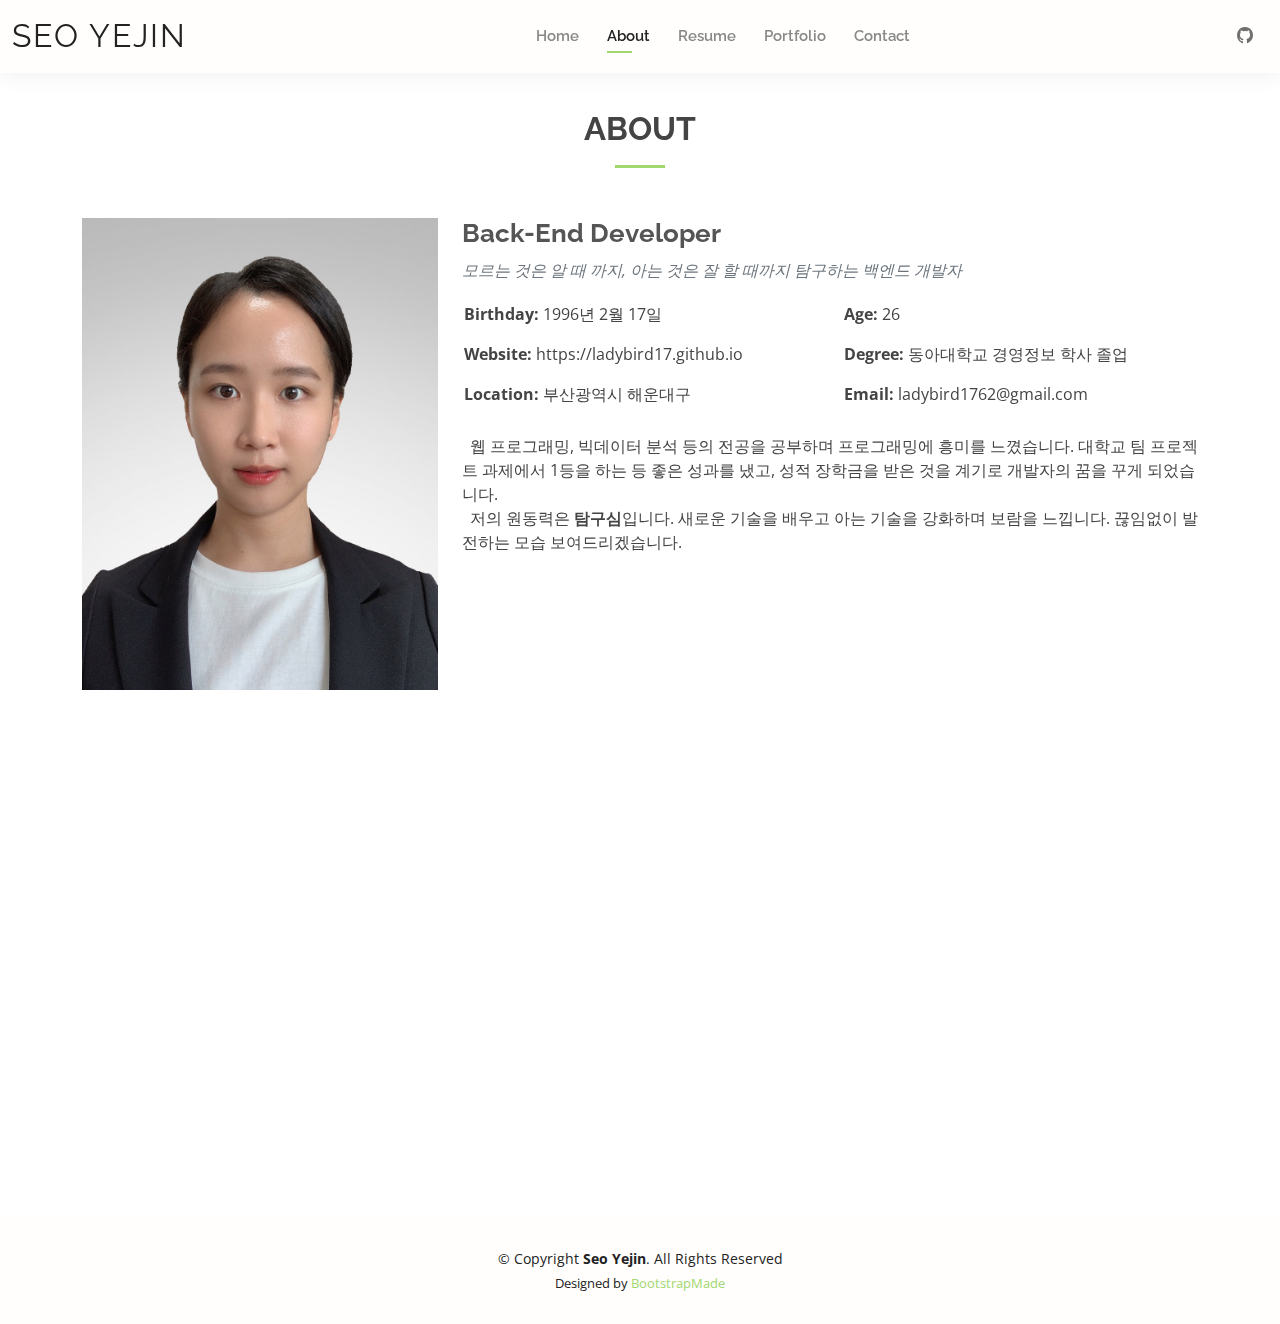
==== about.html @ d6935d3d "Add files via upload" ====
<!DOCTYPE html>
<html lang="ko">

<head>
  <meta charset="utf-8">
  <meta content="width=device-width, initial-scale=1.0" name="viewport">

  <title>About-YJ</title>
  <meta content="" name="description">
  <meta content="" name="keywords">

  <!-- Favicons -->
  <link href="assets/img/favicon.png" rel="icon">
  <link href="assets/img/apple-touch-icon.png" rel="apple-touch-icon">

  <!-- Google Fonts -->
  <link href="https://fonts.googleapis.com/css?family=Open+Sans:300,300i,400,400i,600,600i,700,700i|Raleway:300,300i,400,400i,500,500i,600,600i,700,700i|Poppins:300,300i,400,400i,500,500i,600,600i,700,700i" rel="stylesheet">

  <!-- Vendor CSS Files -->
  <link href="assets/vendor/aos/aos.css" rel="stylesheet">
  <link href="assets/vendor/bootstrap/css/bootstrap.min.css" rel="stylesheet">
  <link href="assets/vendor/bootstrap-icons/bootstrap-icons.css" rel="stylesheet">
  <link href="assets/vendor/boxicons/css/boxicons.min.css" rel="stylesheet">
  <link href="assets/vendor/glightbox/css/glightbox.min.css" rel="stylesheet">
  <link href="assets/vendor/swiper/swiper-bundle.min.css" rel="stylesheet">

  <!-- Template Main CSS File -->
  <link href="assets/css/style.css" rel="stylesheet">

  <!-- =======================================================
  * Template Name: Kelly - v4.1.0
  * Template URL: https://bootstrapmade.com/kelly-free-bootstrap-cv-resume-html-template/
  * Author: BootstrapMade.com
  * License: https://bootstrapmade.com/license/
  ======================================================== -->
</head>

<body>

  <!-- ======= Header ======= -->
  <header id="header" class="fixed-top">
    <div class="container-fluid d-flex justify-content-between align-items-center">

      <h1 class="logo me-auto me-lg-0"><a href="index.html">SEO YEJIN</a></h1>
      <!-- Uncomment below if you prefer to use an image logo -->
      <!-- <a href="index.html" class="logo"><img src="assets/img/logo.png" alt="" class="img-fluid"></a>-->

      <nav id="navbar" class="navbar order-last order-lg-0">
        <ul>
          <li><a href="index.html">Home</a></li>
          <li><a class="active" href="about.html">About</a></li>
          <li><a href="resume.html">Resume</a></li>
          <li><a href="portfolio.html">Portfolio</a></li>
          <li><a href="contact.html">Contact</a></li>
        </ul>
        <i class="bi bi-list mobile-nav-toggle"></i>
      </nav><!-- .navbar -->

      <div class="header-social-links">
        <a href="https://github.com/ladybird17" class="github"><i class="bi bi-github"></i></a>
      </div>

    </div>

  </header><!-- End Header -->

  <main id="main">

    <!-- ======= About Section ======= -->
    <section id="about" class="about">
      <div class="container" data-aos="fade-up">

        <div class="section-title">
          <h2>About</h2>
        </div>

        <div class="row">
          <div class="col-lg-4">
            <img src="assets/img/about.jpg" class="img-fluid" alt="">
          </div>
          <div class="col-lg-8 pt-4 pt-lg-0 content">
            <h3>Back-End Developer</h3>
            <p class="fst-italic text-muted">
              모르는 것은 알 때 까지, 아는 것은 잘 할 때까지 탐구하는 백엔드 개발자
            </p>
            <div class="row">
              <div class="col-lg-6">
                <ul>
                  <li><i class="bi bi-rounded-right"></i> <strong>Birthday:</strong> 1996년 2월 17일</li>
                  <li><i class="bi bi-rounded-right"></i> <strong>Website:</strong> https://ladybird17.github.io</li>
                  <li><i class="bi bi-rounded-right"></i> <strong>Location:</strong> 부산광역시 해운대구</li>
                </ul>
              </div>
              <div class="col-lg-6">
                <ul>
                  <li><i class="bi bi-rounded-right"></i> <strong>Age:</strong> 26</li>
                  <li><i class="bi bi-rounded-right"></i> <strong>Degree:</strong> 동아대학교 경영정보 학사 졸업</li>
                  <li><i class="bi bi-rounded-right"></i> <strong>Email:</strong> ladybird1762@gmail.com</li>
                </ul>
              </div>
            </div>
            <p>
              &nbsp;&nbsp;웹 프로그래밍, 빅데이터 분석 등의 전공을 공부하며 프로그래밍에 흥미를 느꼈습니다. 대학교 팀 프로젝트 과제에서 1등을 하는 등 좋은 성과를 냈고, 성적 장학금을 받은 것을 계기로 개발자의 꿈을 꾸게 되었습니다.
              <br>&nbsp;&nbsp;저의 원동력은 <b>탐구심</b>입니다. 새로운 기술을 배우고 아는 기술을 강화하며 보람을 느낍니다. 끊임없이 발전하는 모습 보여드리겠습니다.
            </p>
          </div>
        </div>

      </div>
    </section><!-- End About Section -->

    <!-- ======= Skills Section ======= -->
    <section id="skills" class="skills">
      <div class="container" data-aos="fade-up">

        <div class="section-title">
          <h2>Skills</h2>
        </div>

        <div class="row skills-content">

          <div class="col-lg-6">

            <div class="progress">
              <span class="skill">Spring Framework(JAVA) <i class="val">90%</i></span>
              <div class="progress-bar-wrap">
                <div class="progress-bar" role="progressbar" aria-valuenow="90" aria-valuemin="0" aria-valuemax="100"></div>
              </div>
            </div>

            <div class="progress">
              <span class="skill">Thymeleaf <i class="val">95%</i></span>
              <div class="progress-bar-wrap">
                <div class="progress-bar" role="progressbar" aria-valuenow="95" aria-valuemin="0" aria-valuemax="100"></div>
              </div>
            </div>

            <div class="progress">
              <span class="skill">JAVASCRIPT <i class="val">75%</i></span>
              <div class="progress-bar-wrap">
                <div class="progress-bar" role="progressbar" aria-valuenow="75" aria-valuemin="0" aria-valuemax="100"></div>
              </div>
            </div>

            <div class="progress">
              <span class="skill">AJAX <i class="val">75%</i></span>
              <div class="progress-bar-wrap">
                <div class="progress-bar" role="progressbar" aria-valuenow="75" aria-valuemin="0" aria-valuemax="100"></div>
              </div>
            </div>

          </div>

          <div class="col-lg-6">

            <div class="progress">
              <span class="skill">MyBatis <i class="val">80%</i></span>
              <div class="progress-bar-wrap">
                <div class="progress-bar" role="progressbar" aria-valuenow="80" aria-valuemin="0" aria-valuemax="100"></div>
              </div>
            </div>

            <div class="progress">
              <span class="skill">MySQL <i class="val">90%</i></span>
              <div class="progress-bar-wrap">
                <div class="progress-bar" role="progressbar" aria-valuenow="90" aria-valuemin="0" aria-valuemax="100"></div>
              </div>
            </div>

            <div class="progress">
              <span class="skill">HTML / CSS <i class="val">80%</i></span>
              <div class="progress-bar-wrap">
                <div class="progress-bar" role="progressbar" aria-valuenow="80" aria-valuemin="0" aria-valuemax="100"></div>
              </div>
            </div>

            <div class="progress">
              <span class="skill">python <i class="val">70%</i></span>
              <div class="progress-bar-wrap">
                <div class="progress-bar" role="progressbar" aria-valuenow="70" aria-valuemin="0" aria-valuemax="100"></div>
              </div>
            </div>

          </div>

        </div>

      </div>
    </section><!-- End Skills Section -->
  </main><!-- End #main -->

  <!-- ======= Footer ======= -->
  <footer id="footer">
    <div class="container">
      <div class="copyright">
        &copy; Copyright <strong><span>Seo Yejin</span></strong>. All Rights Reserved
      </div>
      <div class="credits">
        <!-- All the links in the footer should remain intact. -->
        <!-- You can delete the links only if you purchased the pro version. -->
        <!-- Licensing information: https://bootstrapmade.com/license/ -->
        <!-- Purchase the pro version with working PHP/AJAX contact form: https://bootstrapmade.com/kelly-free-bootstrap-cv-resume-html-template/ -->
        Designed by <a href="https://bootstrapmade.com/">BootstrapMade</a>
      </div>
    </div>
  </footer><!-- End  Footer -->

  <div id="preloader"></div>
  <a href="#" class="back-to-top d-flex align-items-center justify-content-center"><i class="bi bi-arrow-up-short"></i></a>

  <!-- Vendor JS Files -->
  <script src="assets/vendor/aos/aos.js"></script>
  <script src="assets/vendor/bootstrap/js/bootstrap.bundle.min.js"></script>
  <script src="assets/vendor/glightbox/js/glightbox.min.js"></script>
  <script src="assets/vendor/isotope-layout/isotope.pkgd.min.js"></script>
  <script src="assets/vendor/php-email-form/validate.js"></script>
  <script src="assets/vendor/purecounter/purecounter.js"></script>
  <script src="assets/vendor/swiper/swiper-bundle.min.js"></script>
  <script src="assets/vendor/waypoints/noframework.waypoints.js"></script>

  <!-- Template Main JS File -->
  <script src="assets/js/main.js"></script>

</body>

</html>
---- assets/css/style.css ----
/**
* Template Name: Kelly - v4.1.0
* Template URL: https://bootstrapmade.com/kelly-free-bootstrap-cv-resume-html-template/
* Author: BootstrapMade.com
* License: https://bootstrapmade.com/license/
*/

/*--------------------------------------------------------------
# General
--------------------------------------------------------------*/
body {
  font-family: "Open Sans", sans-serif;
  color: #444444;
}

a {
  color: #a1d86e;
  text-decoration: none;
}

a:hover {
  color: #8ebe61;
  text-decoration: none;
}

h1, h2, h3, h4, h5, h6 {
  font-family: "Raleway", sans-serif;
}

#main {
  margin-top: 50px;
}

@media (max-width: 992px) {
  #main {
    margin-top: 30px;
  }
}

/*--------------------------------------------------------------
# Preloader
--------------------------------------------------------------*/
#preloader {
  position: fixed;
  top: 0;
  left: 0;
  right: 0;
  bottom: 0;
  z-index: 9999;
  overflow: hidden;
  background: #fff;
}

#preloader:before {
  content: "";
  position: fixed;
  top: calc(50% - 30px);
  left: calc(50% - 30px);
  border: 6px solid #a1d86e;
  border-top-color: #dcf5f2;
  border-radius: 50%;
  width: 60px;
  height: 60px;
  -webkit-animation: animate-preloader 1s linear infinite;
  animation: animate-preloader 1s linear infinite;
}

@-webkit-keyframes animate-preloader {
  0% {
    transform: rotate(0deg);
  }
  100% {
    transform: rotate(360deg);
  }
}

@keyframes animate-preloader {
  0% {
    transform: rotate(0deg);
  }
  100% {
    transform: rotate(360deg);
  }
}

/*--------------------------------------------------------------
# Back to top button
--------------------------------------------------------------*/
.back-to-top {
  position: fixed;
  visibility: hidden;
  opacity: 0;
  right: 15px;
  bottom: 15px;
  z-index: 996;
  background: #a1d86e;
  width: 40px;
  height: 40px;
  border-radius: 50px;
  transition: all 0.4s;
}

.back-to-top i {
  font-size: 24px;
  color: #fff;
  line-height: 0;
}

.back-to-top:hover {
  background: #75c928;
  color: #fff;
}

.back-to-top.active {
  visibility: visible;
  opacity: 1;
}

/*--------------------------------------------------------------
# Header
--------------------------------------------------------------*/
#header {
  background: #fffefd;
  box-shadow: 0px 0px 25px 0 rgba(0, 0, 0, 0.08);
  z-index: 997;
  padding: 15px 0;
}

#header .logo {
  font-size: 32px;
  margin: 0;
  padding: 0;
  line-height: 1;
  font-weight: 400;
  letter-spacing: 2px;
  text-transform: uppercase;
}

#header .logo a {
  color: #222222;
}

#header .logo img {
  max-height: 40px;
}

@media (max-width: 992px) {
  #header .logo {
    font-size: 28px;
  }
}

/*--------------------------------------------------------------
# Header Social Links
--------------------------------------------------------------*/
.header-social-links {
  padding-right: 15px;
}

.header-social-links a {
  color: #6f6f6f;
  padding-left: 6px;
  display: inline-block;
  line-height: 0px;
  transition: 0.3s;
  font-size: 16px;
}

.header-social-links a:hover {
  color: #a1d86e;
}

/*--------------------------------------------------------------
# Navigation Menu
--------------------------------------------------------------*/
/**
* Desktop Navigation 
*/
.navbar {
  padding: 0;
}

.navbar ul {
  margin: 0;
  padding: 0;
  display: flex;
  list-style: none;
  align-items: center;
}

.navbar li {
  position: relative;
  padding: 10px 0 10px 28px;
}

.navbar a {
  display: flex;
  align-items: center;
  justify-content: space-between;
  font-family: "Raleway", sans-serif;
  font-size: 15px;
  font-weight: 600;
  color: #888888;
  white-space: nowrap;
  transition: 0.3s;
  position: relative;
}

.navbar a i {
  font-size: 12px;
  line-height: 0;
  margin-left: 5px;
}

.navbar > ul > li > a:before {
  content: "";
  position: absolute;
  width: 0;
  height: 2px;
  bottom: -5px;
  left: 0;
  background-color: #a1d86e;
  visibility: hidden;
  width: 0px;
  transition: all 0.3s ease-in-out 0s;
}

.navbar a:hover:before, .navbar li:hover > a:before, .navbar .active:before {
  visibility: visible;
  width: 25px;
}

.navbar a:hover, .navbar .active, .navbar li:hover > a {
  color: #222222;
}

.navbar .dropdown ul {
  display: block;
  position: absolute;
  left: 14px;
  top: calc(100% + 30px);
  margin: 0;
  padding: 10px 0;
  z-index: 99;
  opacity: 0;
  visibility: hidden;
  background: #fff;
  box-shadow: 0px 0px 30px rgba(127, 137, 161, 0.25);
  transition: 0.3s;
  border-radius: 4px;
}

.navbar .dropdown ul li {
  min-width: 200px;
  padding: 0;
}

.navbar .dropdown ul a {
  padding: 10px 20px;
  font-size: 15px;
  text-transform: none;
  font-weight: 600;
}

.navbar .dropdown ul a i {
  font-size: 12px;
}

.navbar .dropdown ul a:hover, .navbar .dropdown ul .active:hover, .navbar .dropdown ul li:hover > a {
  color: #a1d86e;
}

.navbar .dropdown:hover > ul {
  opacity: 1;
  top: 100%;
  visibility: visible;
}

.navbar .dropdown .dropdown ul {
  top: 0;
  left: calc(100% - 30px);
  visibility: hidden;
}

.navbar .dropdown .dropdown:hover > ul {
  opacity: 1;
  top: 0;
  left: 100%;
  visibility: visible;
}

@media (max-width: 1366px) {
  .navbar .dropdown .dropdown ul {
    left: -90%;
  }
  .navbar .dropdown .dropdown:hover > ul {
    left: -100%;
  }
}

/**
* Mobile Navigation 
*/
.mobile-nav-toggle {
  color: #222222;
  font-size: 28px;
  cursor: pointer;
  display: none;
  line-height: 0;
  transition: 0.5s;
}

.mobile-nav-toggle.bi-x {
  color: #fff;
}

@media (max-width: 991px) {
  .mobile-nav-toggle {
    display: block;
  }
  .navbar ul {
    display: none;
  }
}

.navbar-mobile {
  position: fixed;
  overflow: hidden;
  top: 0;
  right: 0;
  left: 0;
  bottom: 0;
  background: rgba(9, 9, 9, 0.9);
  transition: 0.3s;
  z-index: 999;
}

.navbar-mobile .mobile-nav-toggle {
  position: absolute;
  top: 15px;
  right: 15px;
}

.navbar-mobile ul {
  display: block;
  position: absolute;
  top: 55px;
  right: 15px;
  bottom: 15px;
  left: 15px;
  padding: 10px 0;
  border-radius: 10px;
  background-color: #fff;
  overflow-y: auto;
  transition: 0.3s;
}

.navbar-mobile a {
  font-size: 15px;
  padding-right: 15px;
  color: #222222;
}

.navbar-mobile a:hover, .navbar-mobile .active, .navbar-mobile li:hover > a {
  color: #a1d86e;
}

.navbar-mobile .getstarted {
  margin: 15px;
}

.navbar-mobile .dropdown ul {
  position: static;
  display: none;
  margin: 10px 20px;
  padding: 10px 0;
  z-index: 99;
  opacity: 1;
  visibility: visible;
  background: #fff;
  box-shadow: 0px 0px 30px rgba(127, 137, 161, 0.25);
}

.navbar-mobile .dropdown ul li {
  min-width: 200px;
}

.navbar-mobile .dropdown ul a {
  padding: 10px 20px;
}

.navbar-mobile .dropdown ul a i {
  font-size: 12px;
}

.navbar-mobile .dropdown ul a:hover, .navbar-mobile .dropdown ul .active:hover, .navbar-mobile .dropdown ul li:hover > a {
  color: #a1d86e;
}

.navbar-mobile .dropdown > .dropdown-active {
  display: block;
}

/*--------------------------------------------------------------
# Hero Section
--------------------------------------------------------------*/
#hero {
  width: 100%;
  height: 100vh;
  background: url("../img/hero-bg.jpg") top right;
  background-size: cover;
}

#hero .container {
  padding-top: 70px;
  position: relative;
}

@media (max-width: 992px) {
  #hero .container {
    padding-top: 58px;
  }
}

#hero h1 {
  margin: 0;
  font-size: 48px;
  font-weight: 700;
  line-height: 56px;
  color: #222222;
}

#hero h2 {
  color: #797878;
  margin: 10px 0 0 0;
  font-size: 22px;
}

#hero .btn-about {
  font-family: "Raleway", sans-serif;
  text-transform: uppercase;
  font-weight: 600;
  font-size: 12px;
  letter-spacing: 1px;
  display: inline-block;
  padding: 12px 40px;
  border-radius: 50px;
  transition: 0.5s;
  margin-top: 30px;
  color: #fff;
  opacity: 0.9;
  background: #a1d86e;
}

#hero .btn-about:hover {
  background: #8ebe61;
}

@media (min-width: 1024px) {
  #hero {
    background-attachment: fixed;
  }
}

@media (max-width: 992px) {
  #hero:before {
    content: "";
    background: rgba(255, 255, 255, 0.8);
    position: absolute;
    bottom: 0;
    top: 0;
    left: 0;
    right: 0;
  }
  #hero h1 {
    font-size: 28px;
    line-height: 36px;
  }
  #hero h2 {
    font-size: 18px;
    line-height: 24px;
  }
}

/*--------------------------------------------------------------
# Sections General
--------------------------------------------------------------*/
section {
  padding: 60px 0;
}

.section-bg {
  background-color: #e7f8f6;
}

.section-title {
  text-align: center;
  padding-bottom: 30px;
}

.section-title h2 {
  font-size: 32px;
  font-weight: bold;
  text-transform: uppercase;
  margin-bottom: 20px;
  padding-bottom: 20px;
  position: relative;
}

.section-title h2::after {
  content: '';
  position: absolute;
  display: block;
  width: 50px;
  height: 3px;
  background: #a1d86e;
  bottom: 0;
  left: calc(50% - 25px);
}

.section-title p {
  margin-bottom: 0;
}

/*--------------------------------------------------------------
# Cta
--------------------------------------------------------------*/
.cta {
  background: linear-gradient(rgba(0, 0, 0, 0.6), rgba(0, 0, 0, 0.6)), url("../img/bg-1.jpg") fixed center center;
  background-size: cover;
  padding: 80px 0;
}

.cta h3 {
  color: #fff;
  font-size: 28px;
  font-weight: 700;
}

.cta p {
  color: #fff;
}

.cta .cta-btn {
  font-family: "Raleway", sans-serif;
  text-transform: uppercase;
  font-weight: 500;
  font-size: 16px;
  letter-spacing: 1px;
  display: inline-block;
  padding: 8px 20px;
  border-radius: 2px;
  transition: 0.5s;
  margin: 10px;
  border: 2px solid #fff;
  color: #fff;
}

.cta .cta-btn:hover {
  background: #a1d86e;
  border: 2px solid #a1d86e;
}

@media (max-width: 1024px) {
  .cta {
    background-attachment: scroll;
  }
}

@media (min-width: 769px) {
  .cta .cta-btn-container {
    display: flex;
    align-items: center;
    justify-content: flex-end;
  }
}

/*--------------------------------------------------------------
# About
--------------------------------------------------------------*/
.about .content h3 {
  font-weight: 700;
  font-size: 26px;
  color: #555555;
}

.about .content ul {
  list-style: none;
  padding: 0;
}

.about .content ul li {
  padding-bottom: 10px;
}

.about .content ul i {
  font-size: 20px;
  padding-right: 2px;
  color: #a1d86e;
}

.about .content p:last-child {
  margin-bottom: 0;
}

/*--------------------------------------------------------------
# Skills
--------------------------------------------------------------*/
.skills .progress {
  height: 60px;
  display: block;
  background: none;
  border-radius: 0;
}

.skills .progress .skill {
  padding: 10px 0;
  margin: 0 0 6px 0;
  text-transform: uppercase;
  display: block;
  font-weight: 600;
  font-family: "Poppins", sans-serif;
  color: #222222;
}

.skills .progress .skill .val {
  float: right;
  font-style: normal;
}

.skills .progress-bar-wrap {
  background: #f3f3f3;
}

.skills .progress-bar {
  width: 1px;
  height: 10px;
  transition: .9s;
  background-color: #a1d86e;
}

/*--------------------------------------------------------------
# Facts
--------------------------------------------------------------*/
.facts .counters span {
  font-size: 48px;
  display: block;
  color: #a1d86e;
}

.facts .counters p {
  padding: 0;
  margin: 0 0 20px 0;
  font-family: "Raleway", sans-serif;
  font-size: 14px;
}

/*--------------------------------------------------------------
# Testimonials
--------------------------------------------------------------*/
.testimonials .section-header {
  margin-bottom: 40px;
}

.testimonials .testimonial-item {
  text-align: center;
}

.testimonials .testimonial-item .testimonial-img {
  width: 120px;
  border-radius: 50%;
  border: 4px solid #fff;
  margin: 0 auto;
}

.testimonials .testimonial-item h3 {
  font-size: 20px;
  font-weight: bold;
  margin: 10px 0 5px 0;
  color: #111;
}

.testimonials .testimonial-item h4 {
  font-size: 14px;
  color: #999;
  margin: 0 0 15px 0;
}

.testimonials .testimonial-item .quote-icon-left, .testimonials .testimonial-item .quote-icon-right {
  color: #c8efea;
  font-size: 26px;
}

.testimonials .testimonial-item .quote-icon-left {
  display: inline-block;
  left: -5px;
  position: relative;
}

.testimonials .testimonial-item .quote-icon-right {
  display: inline-block;
  right: -5px;
  position: relative;
  top: 10px;
}

.testimonials .testimonial-item p {
  font-style: italic;
  margin: 0 auto 15px auto;
}

@media (min-width: 992px) {
  .testimonials .testimonial-item p {
    width: 80%;
  }
}

.testimonials .swiper-pagination {
  margin-top: 20px;
  position: relative;
}

.testimonials .swiper-pagination .swiper-pagination-bullet {
  width: 12px;
  height: 12px;
  background-color: #fff;
  opacity: 1;
  border: 1px solid #a1d86e;
}

.testimonials .swiper-pagination .swiper-pagination-bullet-active {
  background-color: #a1d86e;
}

/*--------------------------------------------------------------
# Resume
--------------------------------------------------------------*/
.resume .resume-title {
  font-size: 26px;
  font-weight: 400;
  margin-top: 20px;
  margin-bottom: 20px;
  color: #222222;
}

.resume .resume-item {
  padding: 0 0 20px 20px;
  margin-top: -2px;
  border-left: 2px solid #a1d86e;
  position: relative;
}

.resume .resume-item h4 {
  line-height: 18px;
  font-size: 18px;
  font-weight: 600;
  font-family: "Poppins", sans-serif;
  color: #1d685f;
  margin-bottom: 10px;
}

.resume .resume-item h5 {
  font-size: 16px;
  background: #effbf9;
  padding: 5px 15px;
  display: inline-block;
  font-weight: 600;
  margin-bottom: 10px;
  color: #a1d86e;
}

.resume .resume-item ul {
  padding-left: 20px;
}

.resume .resume-item ul li {
  padding-bottom: 10px;
}

.resume .resume-item:last-child {
  padding-bottom: 0;
}

.resume .resume-item::before {
  content: "";
  position: absolute;
  width: 16px;
  height: 16px;
  border-radius: 50px;
  left: -9px;
  top: 0;
  background: #fff;
  border: 2px solid #a1d86e;
}

/*--------------------------------------------------------------
# Services
--------------------------------------------------------------*/
.services .icon-box {
  text-align: center;
  padding: 70px 20px 80px 20px;
  transition: all ease-in-out 0.3s;
  background: #fff;
  box-shadow: 0px 0 35px 0 rgba(0, 0, 0, 0.08);
}

.services .icon-box .icon {
  margin: 0 auto;
  width: 100px;
  height: 100px;
  display: flex;
  align-items: center;
  justify-content: center;
  transition: ease-in-out 0.3s;
  position: relative;
}

.services .icon-box .icon i {
  font-size: 36px;
  transition: 0.5s;
  position: relative;
}

.services .icon-box .icon svg {
  position: absolute;
  top: 0;
  left: 0;
}

.services .icon-box .icon svg path {
  transition: 0.5s;
  fill: #f5f5f5;
}

.services .icon-box h4 {
  font-weight: 600;
  margin: 10px 0 15px 0;
  font-size: 22px;
}

.services .icon-box h4 a {
  color: #222222;
  transition: ease-in-out 0.3s;
}

.services .icon-box p {
  line-height: 24px;
  font-size: 14px;
  margin-bottom: 0;
}

.services .iconbox-blue i {
  color: #47aeff;
}

.services .iconbox-blue:hover .icon i {
  color: #fff;
}

.services .iconbox-blue:hover .icon path {
  fill: #47aeff;
}

.services .iconbox-orange i {
  color: #ffa76e;
}

.services .iconbox-orange:hover .icon i {
  color: #fff;
}

.services .iconbox-orange:hover .icon path {
  fill: #ffa76e;
}

.services .iconbox-pink i {
  color: #e80368;
}

.services .iconbox-pink:hover .icon i {
  color: #fff;
}

.services .iconbox-pink:hover .icon path {
  fill: #e80368;
}

.services .iconbox-yellow i {
  color: #ffbb2c;
}

.services .iconbox-yellow:hover .icon i {
  color: #fff;
}

.services .iconbox-yellow:hover .icon path {
  fill: #ffbb2c;
}

.services .iconbox-red i {
  color: #ff5828;
}

.services .iconbox-red:hover .icon i {
  color: #fff;
}

.services .iconbox-red:hover .icon path {
  fill: #ff5828;
}

.services .iconbox-teal i {
  color: #11dbcf;
}

.services .iconbox-teal:hover .icon i {
  color: #fff;
}

.services .iconbox-teal:hover .icon path {
  fill: #11dbcf;
}

/*--------------------------------------------------------------
# Portfolio
--------------------------------------------------------------*/
.portfolio .portfolio-item {
  margin-bottom: 30px;
}

.portfolio #portfolio-flters {
  padding: 0;
  margin: 0 auto 20px auto;
  list-style: none;
  text-align: center;
}

.portfolio #portfolio-flters li {
  cursor: pointer;
  display: inline-block;
  padding: 8px 16px 10px 16px;
  font-size: 13px;
  font-weight: 500;
  line-height: 1;
  text-transform: uppercase;
  color: #444444;
  margin-bottom: 5px;
  transition: all 0.3s ease-in-out;
  border-radius: 50px;
}

.portfolio #portfolio-flters li:hover, .portfolio #portfolio-flters li.filter-active {
  color: #fff;
  background: #a1d86e;
}

.portfolio #portfolio-flters li:last-child {
  margin-right: 0;
}

.portfolio .portfolio-wrap {
  transition: 0.3s;
  position: relative;
  overflow: hidden;
  z-index: 1;
  background: rgba(34, 34, 34, 0.6);
}

.portfolio .portfolio-wrap::before {
  content: "";
  background: rgba(34, 34, 34, 0.6);
  position: absolute;
  left: 0;
  right: 0;
  top: 0;
  bottom: 0;
  transition: all ease-in-out 0.3s;
  z-index: 2;
  opacity: 0;
}

.portfolio .portfolio-wrap img {
  transition: all ease-in-out 0.3s;
}

.portfolio .portfolio-wrap .portfolio-info {
  opacity: 0;
  position: absolute;
  top: 0;
  left: 0;
  right: 0;
  bottom: 0;
  z-index: 3;
  transition: all ease-in-out 0.3s;
  display: flex;
  flex-direction: column;
  justify-content: flex-end;
  align-items: flex-start;
  padding: 20px;
}

.portfolio .portfolio-wrap .portfolio-info h4 {
  font-size: 20px;
  color: #fff;
  font-weight: 600;
}

.portfolio .portfolio-wrap .portfolio-info p {
  color: rgba(255, 255, 255, 0.7);
  font-size: 14px;
  text-transform: uppercase;
  padding: 0;
  margin: 0;
  font-style: italic;
}

.portfolio .portfolio-wrap .portfolio-links {
  text-align: center;
  z-index: 4;
}

.portfolio .portfolio-wrap .portfolio-links a {
  color: #fff;
  margin: 0 5px 0 0;
  font-size: 28px;
  display: inline-block;
  transition: 0.3s;
}

.portfolio .portfolio-wrap .portfolio-links a:hover {
  color: #78d9cd;
}

.portfolio .portfolio-wrap:hover::before {
  opacity: 1;
}

.portfolio .portfolio-wrap:hover img {
  transform: scale(1.2);
}

.portfolio .portfolio-wrap:hover .portfolio-info {
  opacity: 1;
}

/*--------------------------------------------------------------
# Portfolio Details
--------------------------------------------------------------*/
.portfolio-details {
  padding-top: 0;
}

.portfolio-details .portfolio-details-slider img {
  width: 100%;
}

.portfolio-details .portfolio-details-slider .swiper-pagination {
  margin-top: 20px;
  position: relative;
}

.portfolio-details .portfolio-details-slider .swiper-pagination .swiper-pagination-bullet {
  width: 12px;
  height: 12px;
  background-color: #fff;
  opacity: 1;
  border: 1px solid #a1d86e;
}

.portfolio-details .portfolio-details-slider .swiper-pagination .swiper-pagination-bullet-active {
  background-color: #a1d86e;
}

.portfolio-details .portfolio-info {
  padding: 30px;
  box-shadow: 0px 0 30px rgba(34, 34, 34, 0.08);
}

.portfolio-details .portfolio-info h3 {
  font-size: 22px;
  font-weight: 700;
  margin-bottom: 20px;
  padding-bottom: 20px;
  border-bottom: 1px solid #eee;
}

.portfolio-details .portfolio-info ul {
  list-style: none;
  padding: 0;
  font-size: 15px;
}

.portfolio-details .portfolio-info ul li + li {
  margin-top: 10px;
}

.portfolio-details .portfolio-description {
  padding-top: 30px;
}

.portfolio-details .portfolio-description h2 {
  font-size: 26px;
  font-weight: 700;
  margin-bottom: 20px;
}

.portfolio-details .portfolio-description p {
  padding: 0;
}

/*--------------------------------------------------------------
# Contact
--------------------------------------------------------------*/
.contact .info {
  width: 100%;
  background: #fff;
}

.contact .info i {
  font-size: 20px;
  color: #a1d86e;
  float: left;
  width: 44px;
  height: 44px;
  background: #effbf9;
  display: flex;
  justify-content: center;
  align-items: center;
  border-radius: 50px;
  transition: all 0.3s ease-in-out;
}

.contact .info h4 {
  padding: 0 0 0 60px;
  font-size: 22px;
  font-weight: 600;
  margin-bottom: 5px;
  color: #222222;
}

.contact .info p {
  padding: 0 0 0 60px;
  margin-bottom: 0;
  font-size: 14px;
  color: #555555;
}

.contact .info .email, .contact .info .phone {
  margin-top: 40px;
}

.contact .info .email:hover i, .contact .info .address:hover i, .contact .info .phone:hover i {
  background: #a1d86e;
  color: #fff;
}

.contact .php-email-form {
  width: 100%;
  background: #fff;
}

.contact .php-email-form .form-group {
  padding-bottom: 8px;
}

.contact .php-email-form .error-message {
  display: none;
  color: #fff;
  background: #ed3c0d;
  text-align: center;
  padding: 15px;
  font-weight: 600;
}

.contact .php-email-form .sent-message {
  display: none;
  color: #fff;
  background: #18d26e;
  text-align: center;
  padding: 15px;
  font-weight: 600;
}

.contact .php-email-form .loading {
  display: none;
  background: #fff;
  text-align: center;
  padding: 15px;
}

.contact .php-email-form .loading:before {
  content: "";
  display: inline-block;
  border-radius: 50%;
  width: 24px;
  height: 24px;
  margin: 0 10px -6px 0;
  border: 3px solid #18d26e;
  border-top-color: #eee;
  -webkit-animation: animate-loading 1s linear infinite;
  animation: animate-loading 1s linear infinite;
}

.contact .php-email-form input, .contact .php-email-form textarea {
  border-radius: 4px;
  box-shadow: none;
  font-size: 14px;
}

.contact .php-email-form input:focus, .contact .php-email-form textarea:focus {
  border-color: #a1d86e;
}

.contact .php-email-form input {
  height: 44px;
}

.contact .php-email-form textarea {
  padding: 10px 12px;
}

.contact .php-email-form button[type="submit"] {
  background: #a1d86e;
  border: 0;
  padding: 10px 30px 12px 30px;
  color: #fff;
  transition: 0.4s;
  border-radius: 50px;
}

.contact .php-email-form button[type="submit"]:hover {
  background: #8ebe61;
}

@-webkit-keyframes animate-loading {
  0% {
    transform: rotate(0deg);
  }
  100% {
    transform: rotate(360deg);
  }
}

@keyframes animate-loading {
  0% {
    transform: rotate(0deg);
  }
  100% {
    transform: rotate(360deg);
  }
}

/*--------------------------------------------------------------
# Footer
--------------------------------------------------------------*/
#footer {
  background: #fffefd;
  padding: 30px 0;
  color: #222222;
  font-size: 14px;
  text-align: center;
}

#footer .credits {
  padding-top: 5px;
  font-size: 13px;
}

#footer .credits a {
  color: #a1d86e;
}
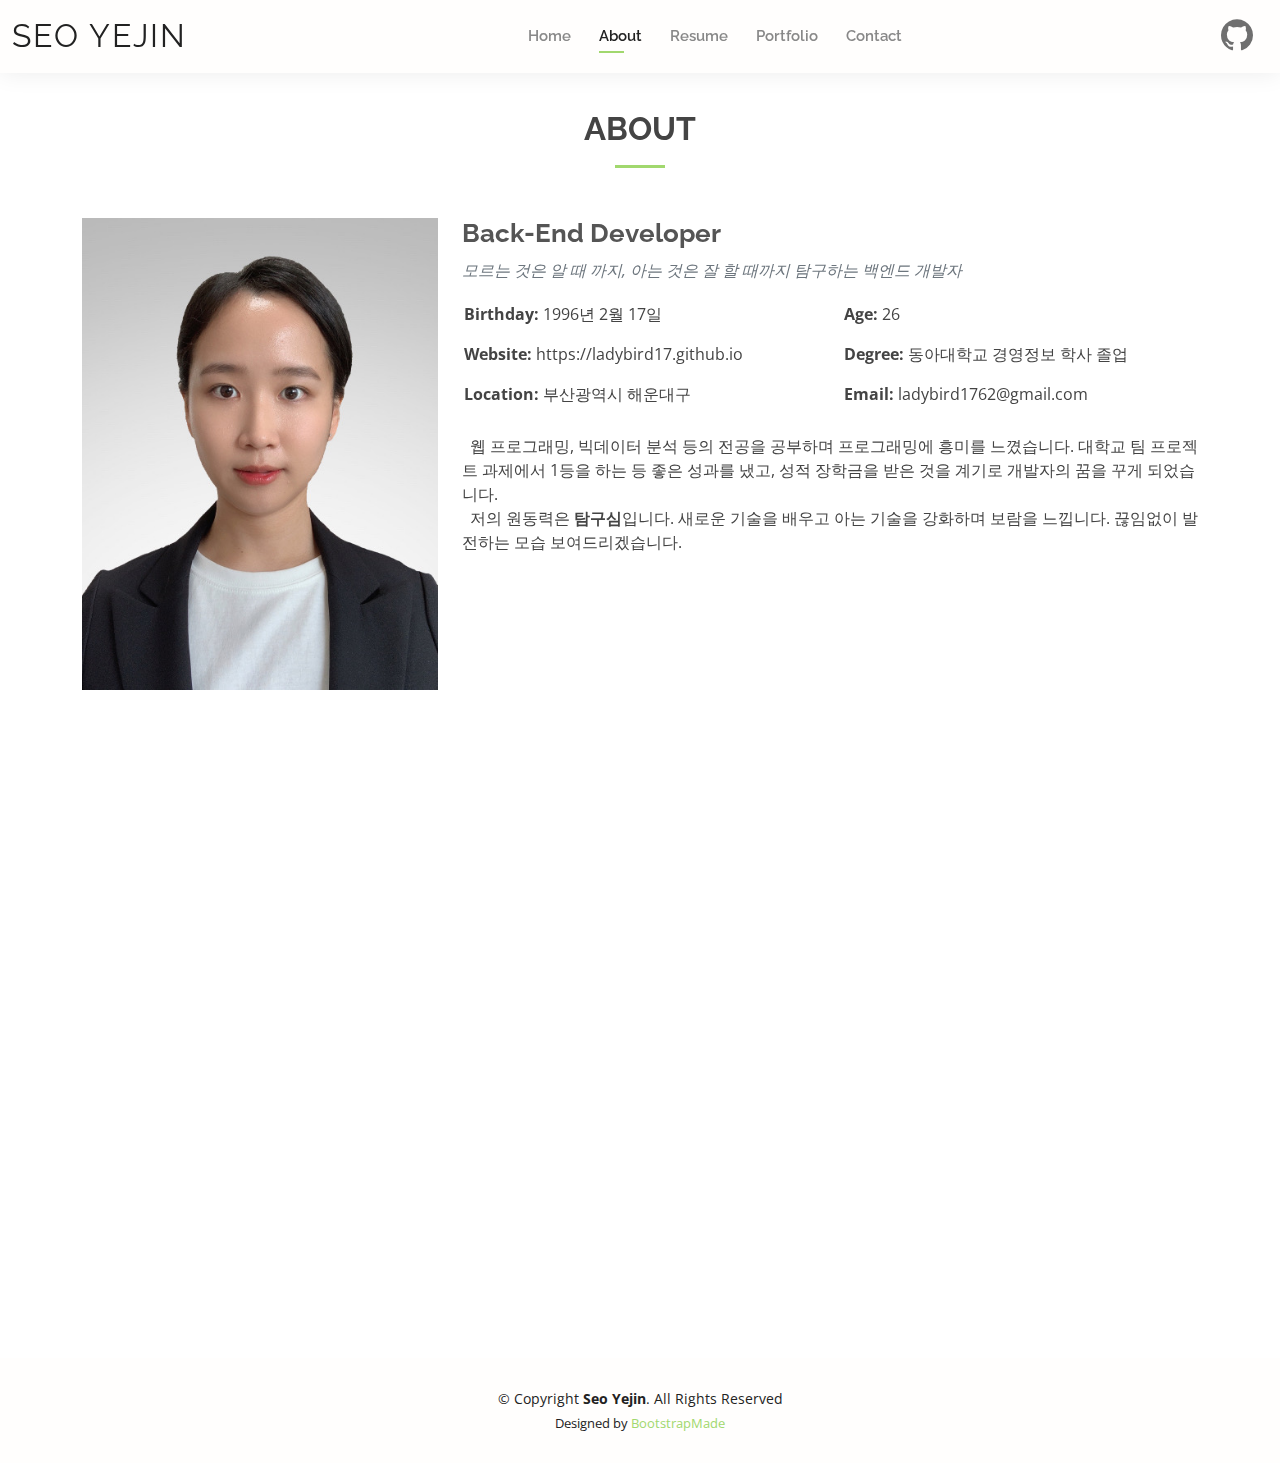
==== commit 3722b168: "no message" ====
--- a/about.html
+++ b/about.html
@@ -57,7 +57,7 @@
       </nav><!-- .navbar -->
 
       <div class="header-social-links">
-        <a href="https://github.com/ladybird17" class="github"><i class="bi bi-github"></i></a>
+        <a href="https://github.com/ladybird17" class="github"><i class="bi bi-github" style="font-size: 2rem;"></i></a>
       </div>
 
     </div>
@@ -119,68 +119,59 @@
 
         <div class="row skills-content">
 
-          <div class="col-lg-6">
-
-            <div class="progress">
-              <span class="skill">Spring Framework(JAVA) <i class="val">90%</i></span>
-              <div class="progress-bar-wrap">
-                <div class="progress-bar" role="progressbar" aria-valuenow="90" aria-valuemin="0" aria-valuemax="100"></div>
-              </div>
-            </div>
-
-            <div class="progress">
-              <span class="skill">Thymeleaf <i class="val">95%</i></span>
-              <div class="progress-bar-wrap">
-                <div class="progress-bar" role="progressbar" aria-valuenow="95" aria-valuemin="0" aria-valuemax="100"></div>
-              </div>
-            </div>
-
-            <div class="progress">
-              <span class="skill">JAVASCRIPT <i class="val">75%</i></span>
-              <div class="progress-bar-wrap">
-                <div class="progress-bar" role="progressbar" aria-valuenow="75" aria-valuemin="0" aria-valuemax="100"></div>
-              </div>
-            </div>
-
-            <div class="progress">
-              <span class="skill">AJAX <i class="val">75%</i></span>
-              <div class="progress-bar-wrap">
-                <div class="progress-bar" role="progressbar" aria-valuenow="75" aria-valuemin="0" aria-valuemax="100"></div>
-              </div>
-            </div>
-
-          </div>
-
-          <div class="col-lg-6">
-
-            <div class="progress">
-              <span class="skill">MyBatis <i class="val">80%</i></span>
-              <div class="progress-bar-wrap">
-                <div class="progress-bar" role="progressbar" aria-valuenow="80" aria-valuemin="0" aria-valuemax="100"></div>
-              </div>
-            </div>
-
-            <div class="progress">
-              <span class="skill">MySQL <i class="val">90%</i></span>
-              <div class="progress-bar-wrap">
-                <div class="progress-bar" role="progressbar" aria-valuenow="90" aria-valuemin="0" aria-valuemax="100"></div>
-              </div>
-            </div>
-
-            <div class="progress">
-              <span class="skill">HTML / CSS <i class="val">80%</i></span>
-              <div class="progress-bar-wrap">
-                <div class="progress-bar" role="progressbar" aria-valuenow="80" aria-valuemin="0" aria-valuemax="100"></div>
-              </div>
-            </div>
-
-            <div class="progress">
-              <span class="skill">python <i class="val">70%</i></span>
-              <div class="progress-bar-wrap">
-                <div class="progress-bar" role="progressbar" aria-valuenow="70" aria-valuemin="0" aria-valuemax="100"></div>
-              </div>
-            </div>
-
+          <div class="col-lg-4 mb-4">
+            <h3>Front-End</h3>
+            <ul>
+              <li>HTML</li>
+              <li>CSS</li>
+              <li>Javascript</li>
+              <li>Jquery</li>
+              <li>Thymeleaf</li>
+              <li>Bootstrap</li>
+            </ul>
+          </div>
+
+          <div class="col-lg-4 mb-4">
+            <h3>Back-End</h3>
+            <ul>
+              <li>Java</li>
+              <li>Spring</li>
+              <li>Gradle</li>
+              <li>MyBatis</li>
+              <li>MySQL</li>
+              <li>python</li>
+            </ul>
+          </div>
+
+          <div class="col-lg-4 mb-4">
+            <h3>Dev-Ops</h3>
+            <ul>
+              <li>Linux</li>
+              <li>AWS</li>
+                <ul>
+                  <li>EC2</li>
+                  <li>RDS</li>
+                </ul>
+              <li>Tomcat</li>
+            </ul>
+          </div>
+
+          <div class="col-lg-4 mb-4">
+            <h3>SCM</h3>
+            <ul>
+              <li>GitHub</li>
+              <li>GitLab</li>
+              <li>Sourcetree</li>
+            </ul>
+          </div>
+
+          <div class="col-lg-4">
+            <h3>IDE</h3>
+            <ul>
+              <li>Eclipse</li>
+              <li>STS</li>
+              <li>Visual Studio Code</li>
+            </ul>
           </div>
 
         </div>
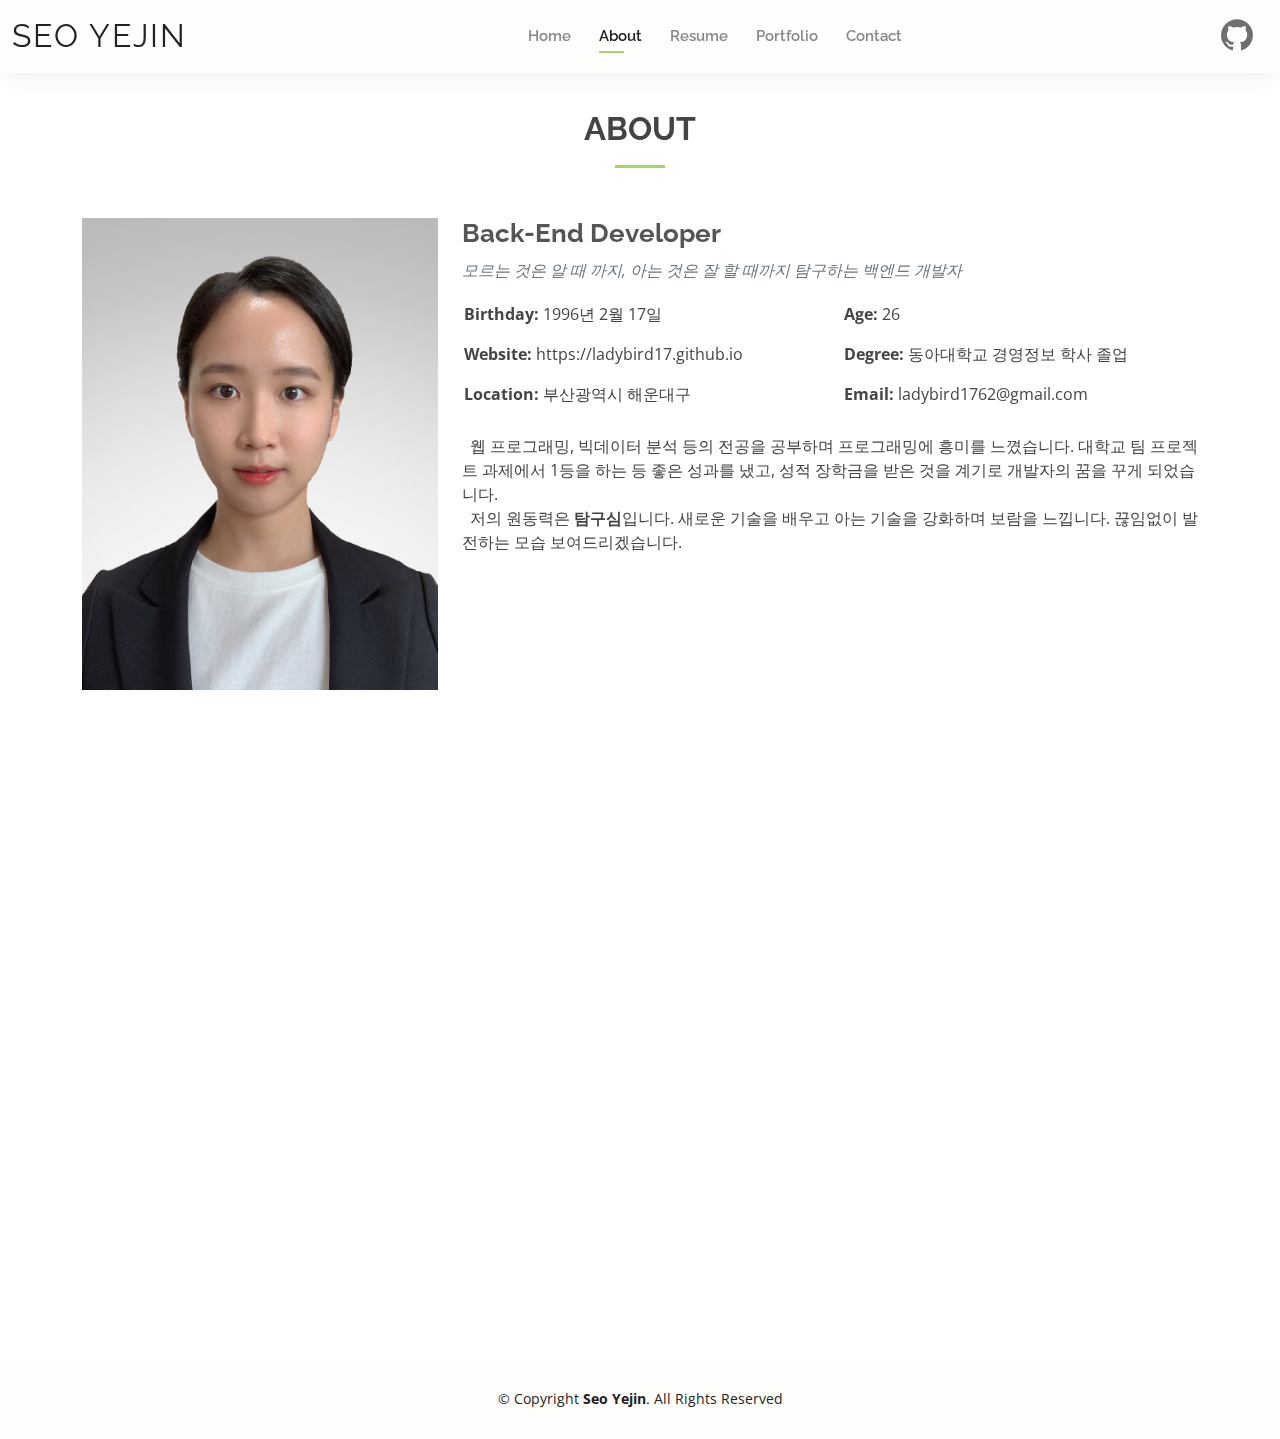
==== commit 46344627: "Update about.html" ====
--- a/about.html
+++ b/about.html
@@ -27,12 +27,6 @@
   <!-- Template Main CSS File -->
   <link href="assets/css/style.css" rel="stylesheet">
 
-  <!-- =======================================================
-  * Template Name: Kelly - v4.1.0
-  * Template URL: https://bootstrapmade.com/kelly-free-bootstrap-cv-resume-html-template/
-  * Author: BootstrapMade.com
-  * License: https://bootstrapmade.com/license/
-  ======================================================== -->
 </head>
 
 <body>
@@ -186,13 +180,6 @@
       <div class="copyright">
         &copy; Copyright <strong><span>Seo Yejin</span></strong>. All Rights Reserved
       </div>
-      <div class="credits">
-        <!-- All the links in the footer should remain intact. -->
-        <!-- You can delete the links only if you purchased the pro version. -->
-        <!-- Licensing information: https://bootstrapmade.com/license/ -->
-        <!-- Purchase the pro version with working PHP/AJAX contact form: https://bootstrapmade.com/kelly-free-bootstrap-cv-resume-html-template/ -->
-        Designed by <a href="https://bootstrapmade.com/">BootstrapMade</a>
-      </div>
     </div>
   </footer><!-- End  Footer -->
 
@@ -214,4 +201,4 @@
 
 </body>
 
-</html>+</html>
--- a/assets/css/style.css
+++ b/assets/css/style.css
@@ -1,9 +1,3 @@
-/**
-* Template Name: Kelly - v4.1.0
-* Template URL: https://bootstrapmade.com/kelly-free-bootstrap-cv-resume-html-template/
-* Author: BootstrapMade.com
-* License: https://bootstrapmade.com/license/
-*/
 
 /*--------------------------------------------------------------
 # General
